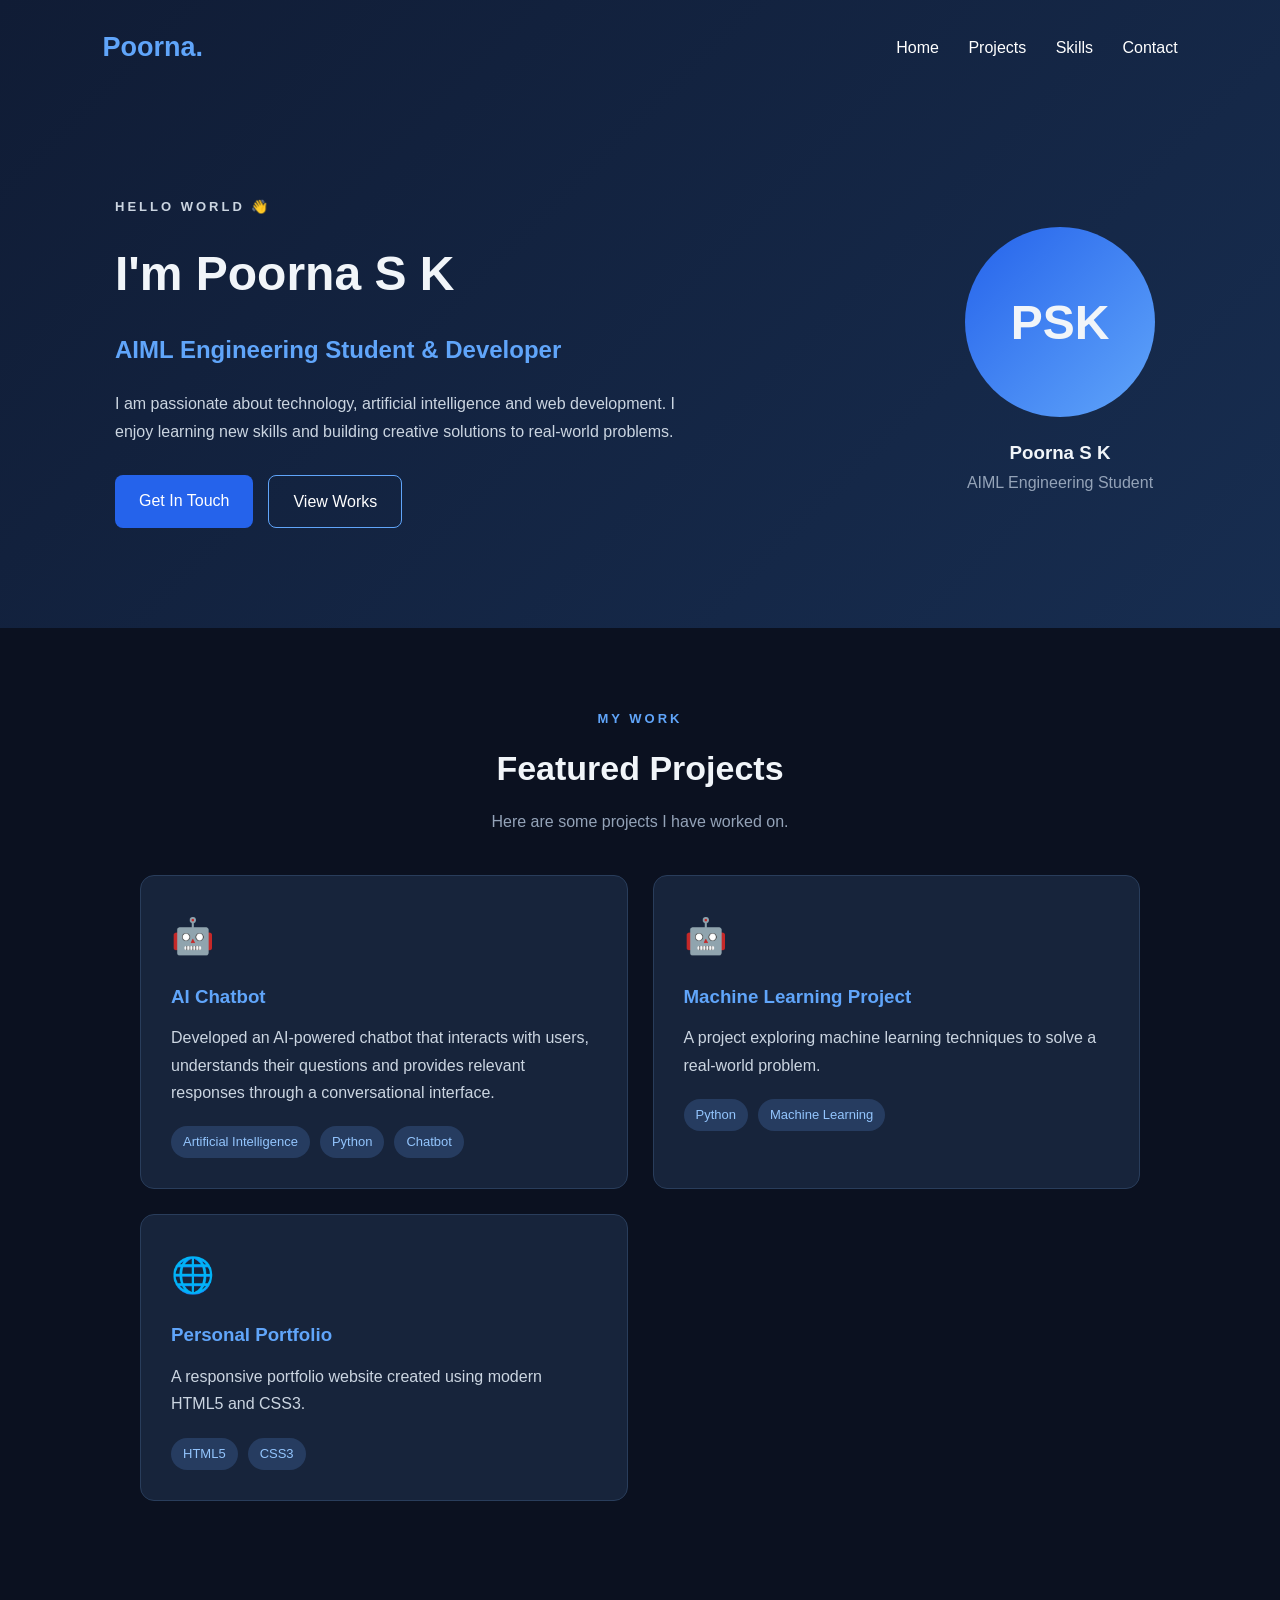
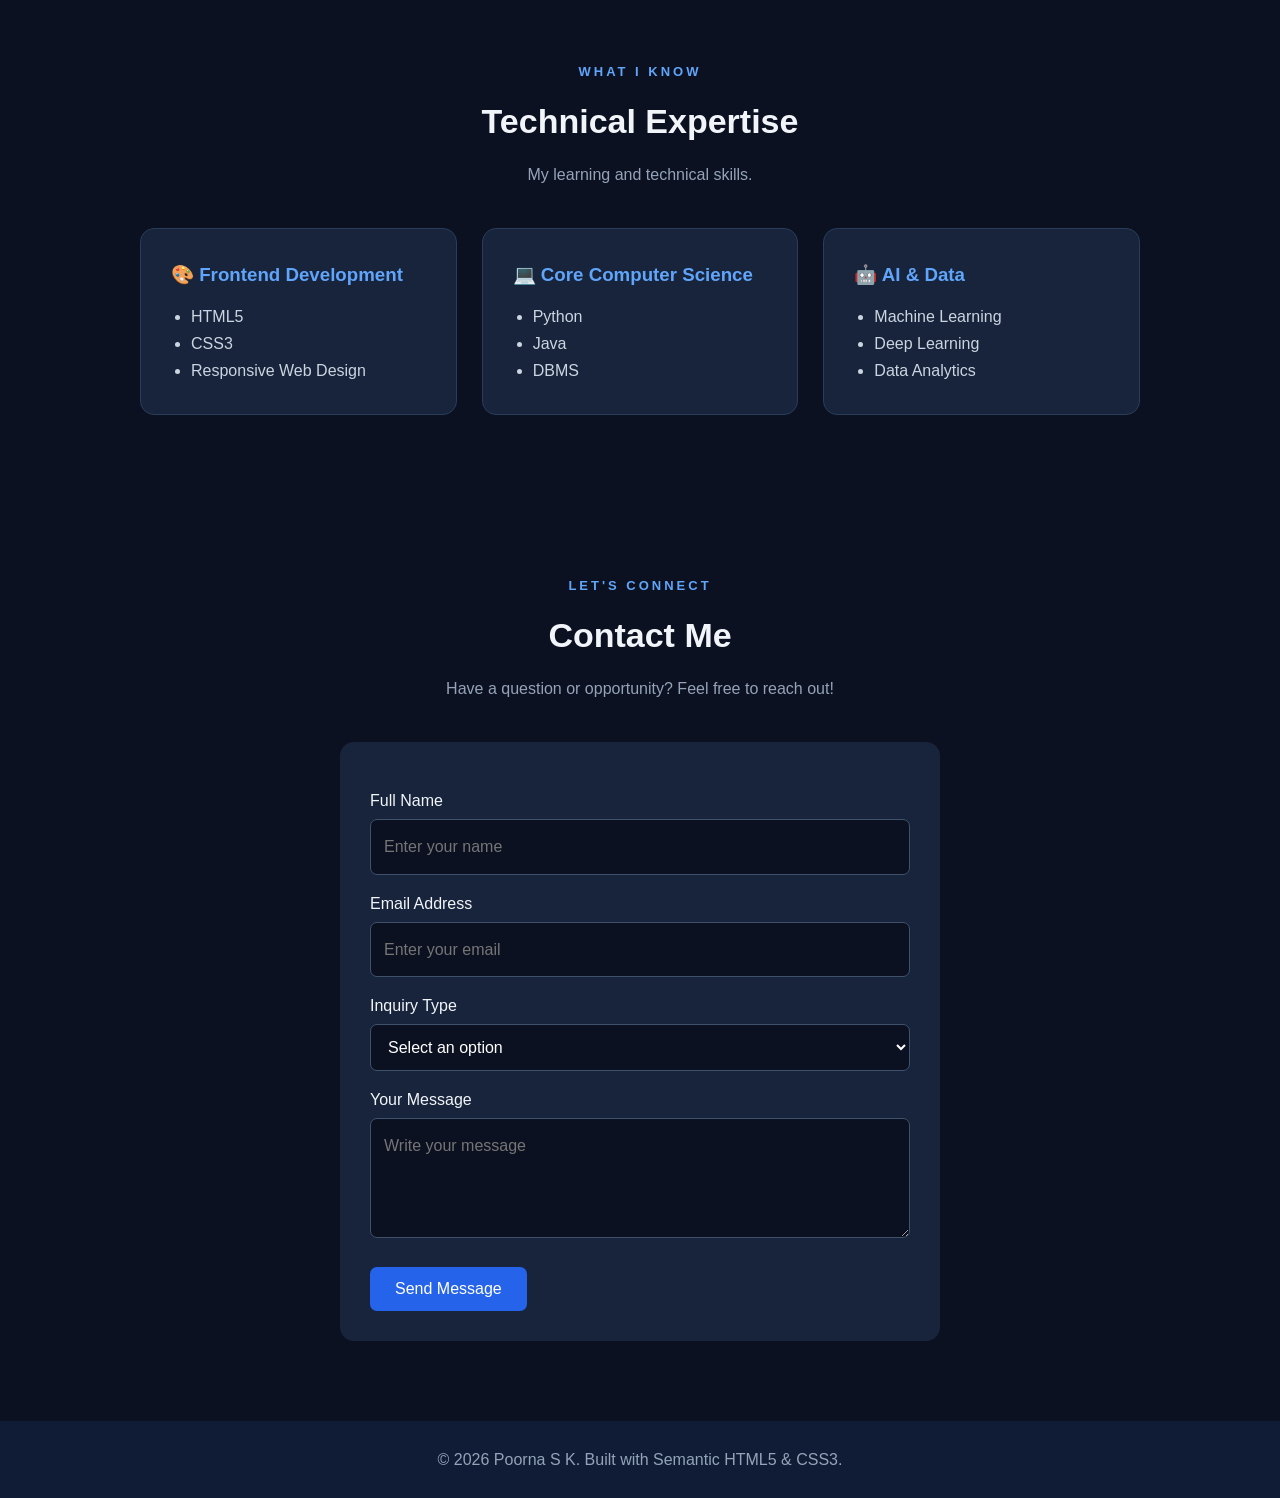
==== index.html @ 61be3583 "Initial portfolio upload" ====
<!DOCTYPE html>
<html lang="en">
<head>
    <meta charset="UTF-8">
    <meta name="viewport" content="width=device-width, initial-scale=1.0">
    <meta name="description" content="Poorna S K - AIML Engineering Student Portfolio">
    <title>Poorna S K | My Portfolio</title>
    <link rel="stylesheet" href="styles.css">
</head>

<body>

<header class="hero" id="home">
    <nav aria-label="Main navigation">
        <a href="#home" class="logo">Poorna.</a>
        <div class="nav-links">
            <a href="#home">Home</a>
            <a href="#projects">Projects</a>
            <a href="#skills">Skills</a>
            <a href="#contact">Contact</a>
        </div>
    </nav>

    <main>
        <section class="intro">
            <div class="intro-text">
                <p class="welcome">HELLO WORLD 👋</p>
                <h1>I'm Poorna S K</h1>
                <h2>AIML Engineering Student & Developer</h2>
                <p>
                    I am passionate about technology, artificial
                    intelligence and web development. I enjoy
                    learning new skills and building creative
                    solutions to real-world problems.
                </p>
                <div class="buttons">
                    <a href="#contact" class="btn">Get In Touch</a>
                    <a href="#projects" class="btn secondary">View Works</a>
                </div>
            </div>

            <div class="profile">
                <div class="profile-circle">PSK</div>
                <h3>Poorna S K</h3>
                <p>AIML Engineering Student</p>
            </div>
        </section>
    </main>
</header>

<section class="projects section" id="projects">
    <p class="small-heading">MY WORK</p>
    <h2>Featured Projects</h2>
    <p class="subtitle">Here are some projects I have worked on.</p>

    <div class="project-grid">

<article class="project-card">
    <div class="project-icon">🤖</div>
    <h3>AI Chatbot</h3>
    <p>
        Developed an AI-powered chatbot that interacts
        with users, understands their questions and
        provides relevant responses through a
        conversational interface.
    </p>
    <div class="tags">
        <span>Artificial Intelligence</span>
        <span>Python</span>
        <span>Chatbot</span>
    </div>
</article>

        <article class="project-card">
            <div class="project-icon">🤖</div>
            <h3>Machine Learning Project</h3>
            <p>A project exploring machine learning
            techniques to solve a real-world problem.</p>
            <div class="tags">
                <span>Python</span>
                <span>Machine Learning</span>
            </div>
        </article>

        <article class="project-card">
            <div class="project-icon">🌐</div>
            <h3>Personal Portfolio</h3>
            <p>A responsive portfolio website created
            using modern HTML5 and CSS3.</p>
            <div class="tags">
                <span>HTML5</span>
                <span>CSS3</span>
            </div>
        </article>
    </div>
</section>

<section class="skills section" id="skills">
    <p class="small-heading">WHAT I KNOW</p>
    <h2>Technical Expertise</h2>
    <p class="subtitle">My learning and technical skills.</p>

    <div class="skill-grid">
        <article class="skill-card">
            <h3>🎨 Frontend Development</h3>
            <ul>
                <li>HTML5</li>
                <li>CSS3</li>
                <li>Responsive Web Design</li>
            </ul>
        </article>

        <article class="skill-card">
            <h3>💻 Core Computer Science</h3>
            <ul>
                <li>Python</li>
                <li>Java</li>
                <li>DBMS</li>
            </ul>
        </article>

        <article class="skill-card">
            <h3>🤖 AI & Data</h3>
            <ul>
                <li>Machine Learning</li>
                <li>Deep Learning</li>
                <li>Data Analytics</li>
            </ul>
        </article>
    </div>
</section>

<section class="contact section" id="contact">
    <p class="small-heading">LET'S CONNECT</p>
    <h2>Contact Me</h2>
    <p class="subtitle">Have a question or opportunity? Feel free to reach out!</p>

    <form class="contact-form" action="#" method="get">
        <label for="name">Full Name</label>
        <input type="text" id="name" name="name"
        placeholder="Enter your name" required>

        <label for="email">Email Address</label>
        <input type="email" id="email" name="email"
        placeholder="Enter your email" required>

        <label for="inquiry">Inquiry Type</label>
        <select id="inquiry" name="inquiry">
            <option value="">Select an option</option>
            <option value="internship">Internship</option>
            <option value="project">Project Collaboration</option>
            <option value="other">Other</option>
        </select>

        <label for="message">Your Message</label>
        <textarea id="message" name="message"
        placeholder="Write your message" required></textarea>

        <button type="submit">Send Message</button>
    </form>
</section>

<footer>
    <p>© 2026 Poorna S K. Built with Semantic HTML5 & CSS3.</p>
</footer>

</body>
</html>
---- styles.css ----
* {
    margin: 0;
    padding: 0;
    box-sizing: border-box;
}

html {
    scroll-behavior: smooth;
}

body {
    font-family: Arial, sans-serif;
    background: #0b1120;
    color: #f1f5f9;
    line-height: 1.7;
}

/* Hero and navigation */
.hero {
    min-height: 620px;
    background: linear-gradient(135deg, #101c35, #172d50);
}

nav {
    display: flex;
    justify-content: space-between;
    align-items: center;
    padding: 25px 8%;
}

.logo {
    color: #60a5fa;
    font-size: 27px;
    font-weight: bold;
    text-decoration: none;
}

.nav-links a {
    color: white;
    text-decoration: none;
    margin-left: 25px;
}

.nav-links a:hover {
    color: #60a5fa;
}

/* Introduction */
.intro {
    display: flex;
    justify-content: space-between;
    align-items: center;
    gap: 50px;
    max-width: 1100px;
    margin: auto;
    padding: 100px 25px;
}

.intro-text {
    max-width: 600px;
}

.welcome, .small-heading {
    color: #60a5fa;
    letter-spacing: 3px;
    font-weight: bold;
    font-size: 13px;
}

.intro h1 {
    font-size: 48px;
    margin: 15px 0;
}

.intro h2 {
    color: #60a5fa;
    margin-bottom: 20px;
}

.intro p {
    color: #cbd5e1;
}

.buttons {
    margin-top: 30px;
    display: flex;
    gap: 15px;
    flex-wrap: wrap;
}

.btn {
    background: #2563eb;
    color: white;
    padding: 12px 24px;
    border-radius: 8px;
    text-decoration: none;
}

.secondary {
    background: transparent;
    border: 1px solid #60a5fa;
}

/* Profile */
.profile {
    text-align: center;
    min-width: 210px;
}

.profile-circle {
    width: 190px;
    height: 190px;
    border-radius: 50%;
    background: linear-gradient(135deg, #2563eb, #60a5fa);
    display: flex;
    align-items: center;
    justify-content: center;
    font-size: 48px;
    font-weight: bold;
    margin: auto auto 20px;
}

.profile p {
    color: #94a3b8;
}

/* Common sections */
.section {
    padding: 80px 8%;
    text-align: center;
}

.section h2 {
    font-size: 34px;
    margin: 10px 0;
}

.subtitle {
    color: #94a3b8;
    margin-bottom: 40px;
}

/* Projects and skills */
.project-grid, .skill-grid {
    display: grid;
    grid-template-columns: repeat(2, 1fr);
    gap: 25px;
    max-width: 1000px;
    margin: auto;
    text-align: left;
}

.project-card, .skill-card {
    background: #17243b;
    border: 1px solid #293d5b;
    padding: 30px;
    border-radius: 14px;
    transition: transform 0.3s;
}

.project-card:hover, .skill-card:hover {
    transform: translateY(-6px);
}

.project-icon {
    font-size: 35px;
    margin-bottom: 15px;
}

.project-card h3, .skill-card h3 {
    color: #60a5fa;
    margin-bottom: 12px;
}

.project-card p, .skill-card li {
    color: #cbd5e1;
}

.tags {
    display: flex;
    gap: 10px;
    margin-top: 20px;
    flex-wrap: wrap;
}

.tags span {
    background: #263c60;
    color: #93c5fd;
    padding: 5px 12px;
    border-radius: 20px;
    font-size: 13px;
}

.skill-grid {
    grid-template-columns: repeat(3, 1fr);
}

.skill-card ul {
    padding-left: 20px;
}

/* Contact form */
.contact-form {
    max-width: 600px;
    margin: auto;
    background: #17243b;
    padding: 30px;
    border-radius: 14px;
    text-align: left;
}

.contact-form label {
    display: block;
    margin: 15px 0 5px;
}

.contact-form input,
.contact-form select,
.contact-form textarea {
    width: 100%;
    padding: 13px;
    background: #0b1120;
    color: white;
    border: 1px solid #40516c;
    border-radius: 7px;
    font: inherit;
}

.contact-form textarea {
    min-height: 120px;
    resize: vertical;
}

.contact-form button {
    margin-top: 20px;
    background: #2563eb;
    color: white;
    border: none;
    padding: 13px 25px;
    border-radius: 7px;
    cursor: pointer;
    font-size: 16px;
}

.contact-form button:hover {
    background: #1d4ed8;
}

a:focus-visible,
button:focus-visible,
input:focus-visible,
select:focus-visible,
textarea:focus-visible {
    outline: 3px solid #93c5fd;
    outline-offset: 3px;
}

/* Footer */
footer {
    background: #101c35;
    text-align: center;
    padding: 25px;
    color: #94a3b8;
}

/* Mobile responsive */
@media (max-width: 768px) {
    nav {
        flex-direction: column;
        gap: 20px;
    }

    .nav-links a {
        margin: 0 8px;
    }

    .intro {
        flex-direction: column;
        text-align: center;
        padding: 65px 20px;
    }

    .intro h1 {
        font-size: 35px;
    }

    .buttons {
        justify-content: center;
    }

    .project-grid, .skill-grid {
        grid-template-columns: 1fr;
    }

    .section {
        padding: 55px 20px;
    }
}
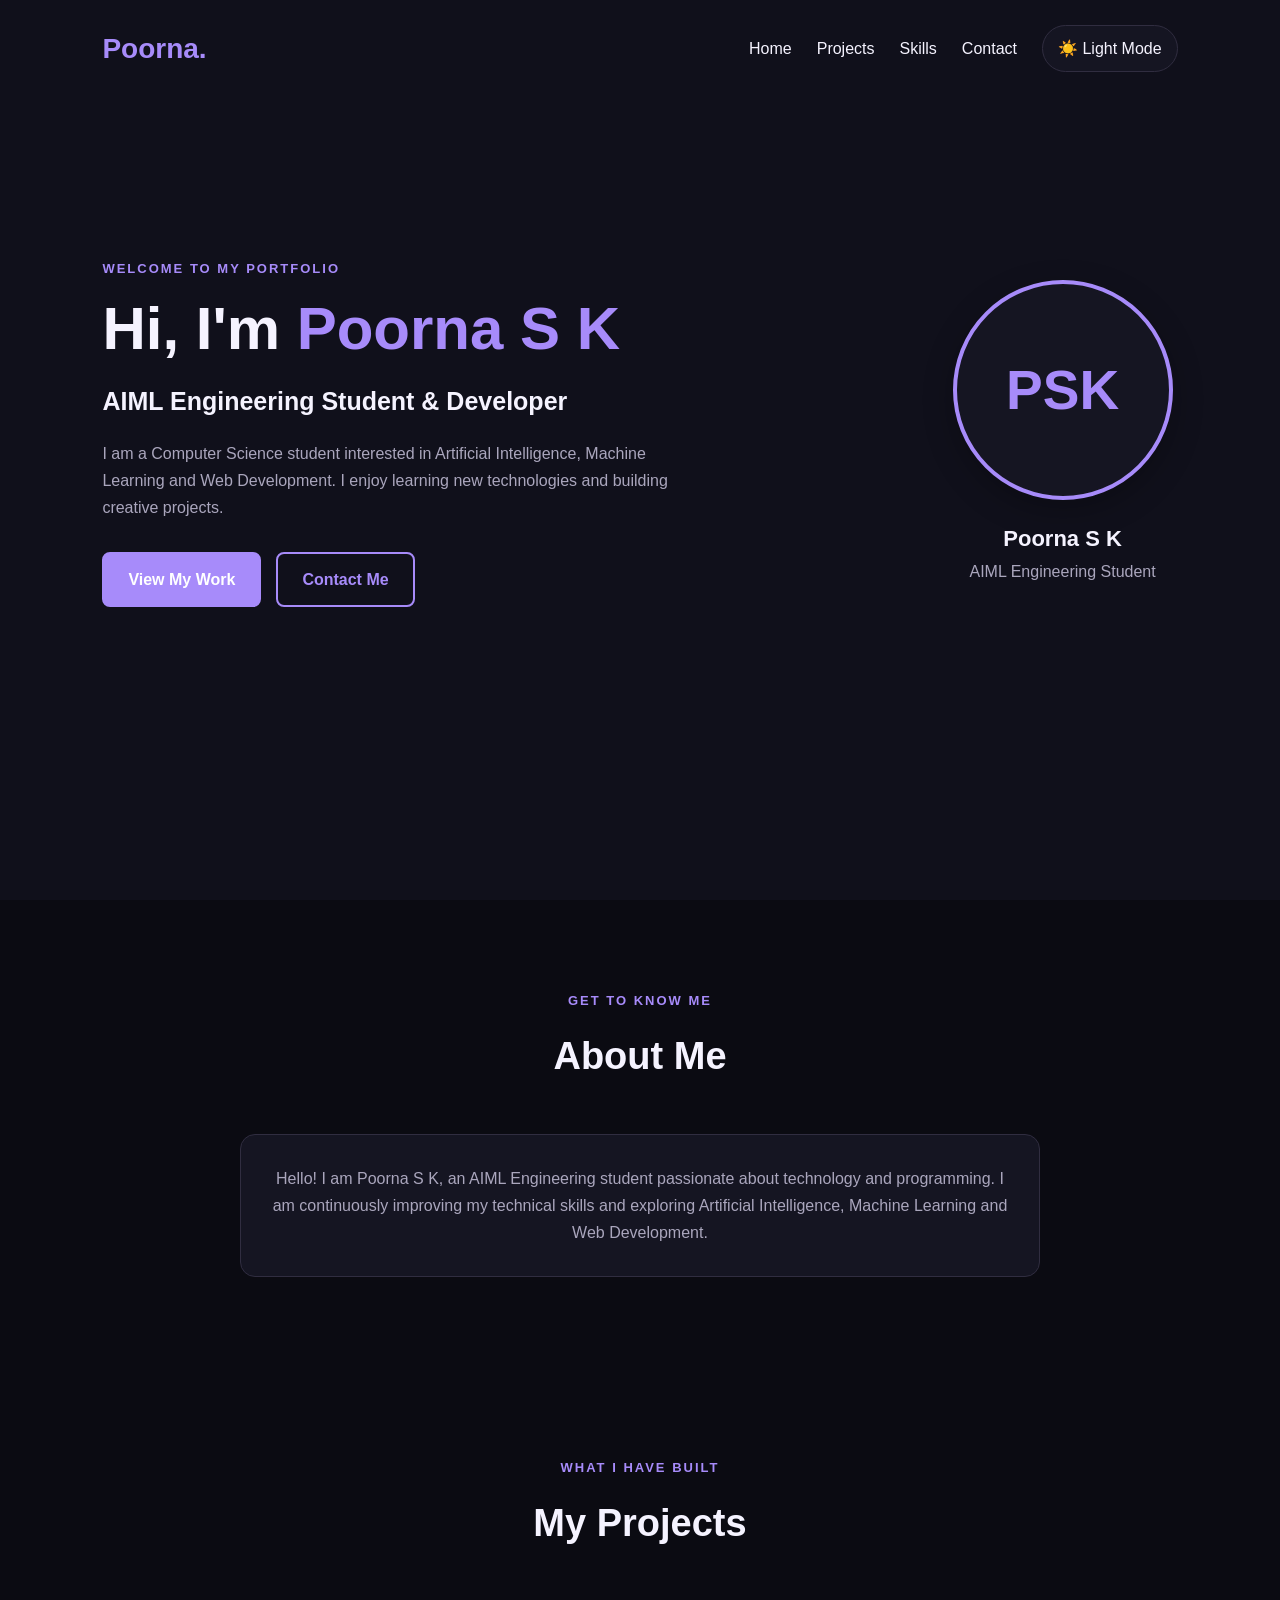
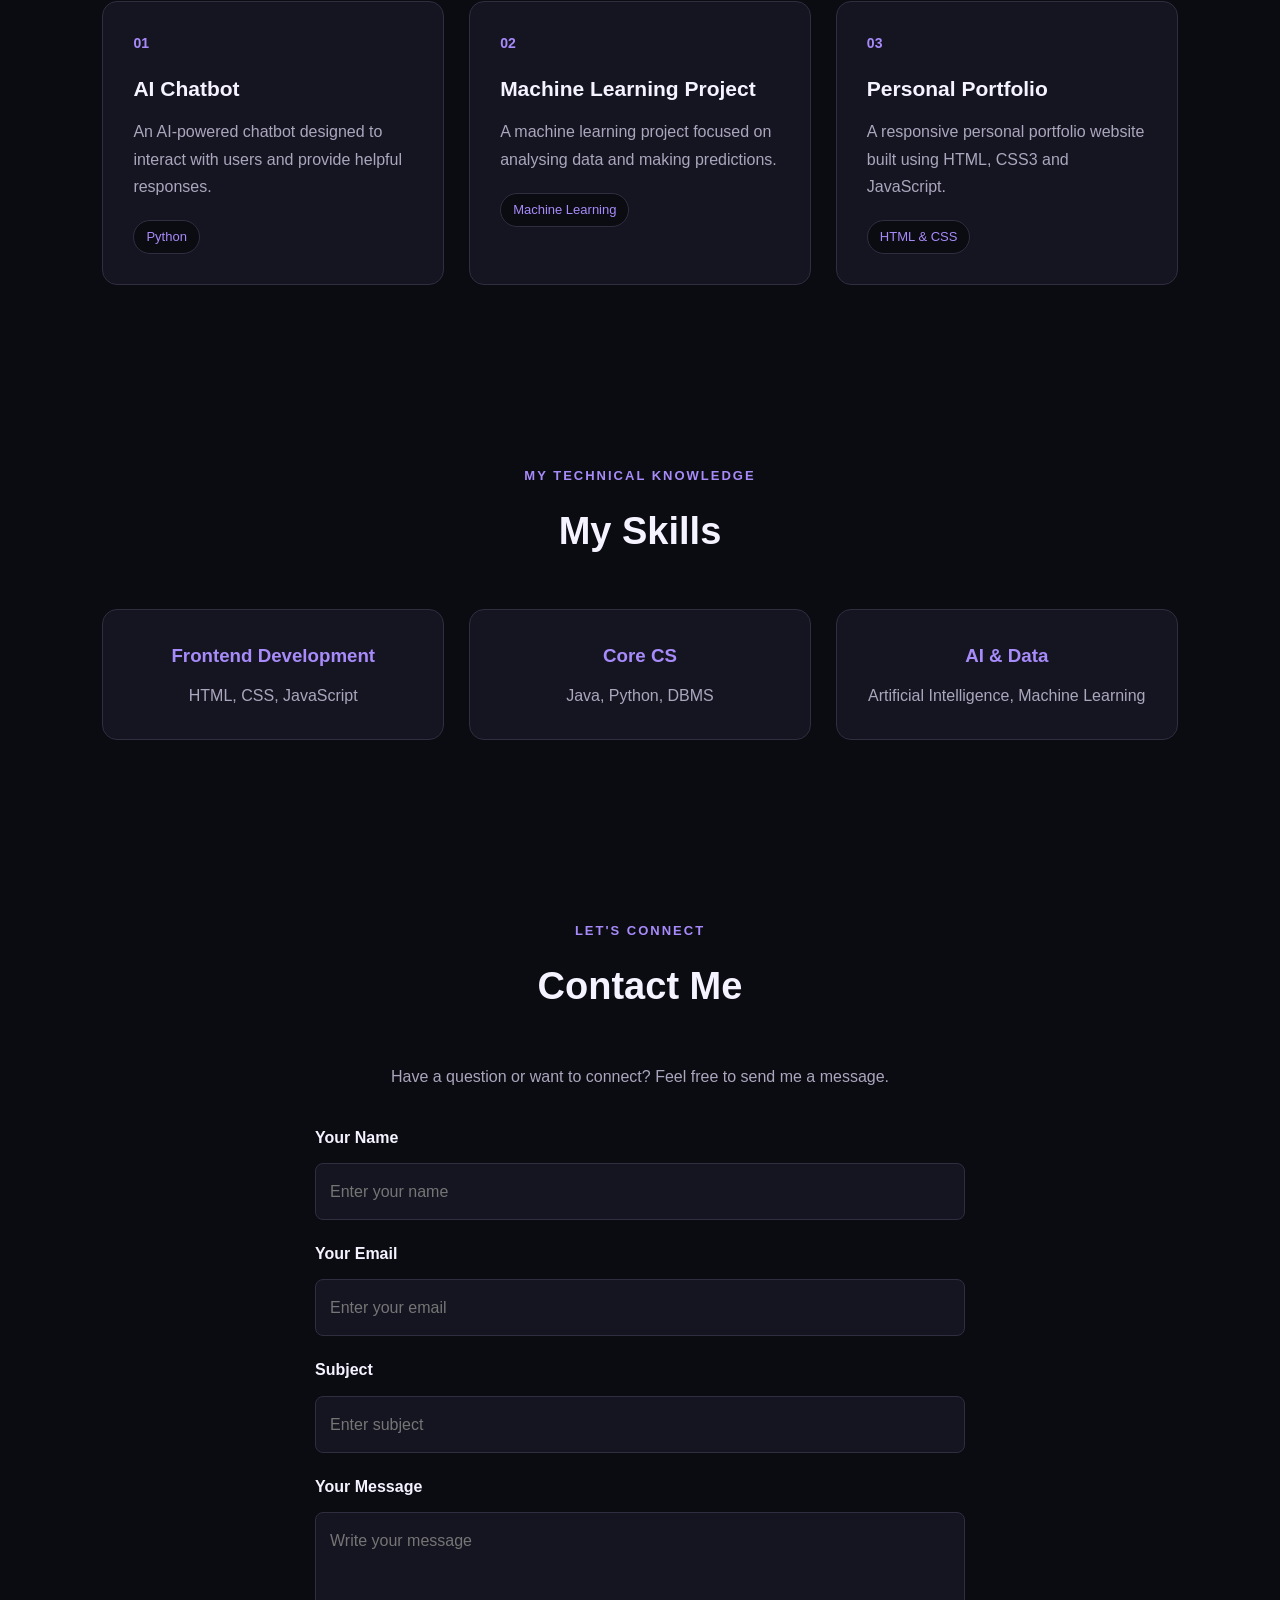
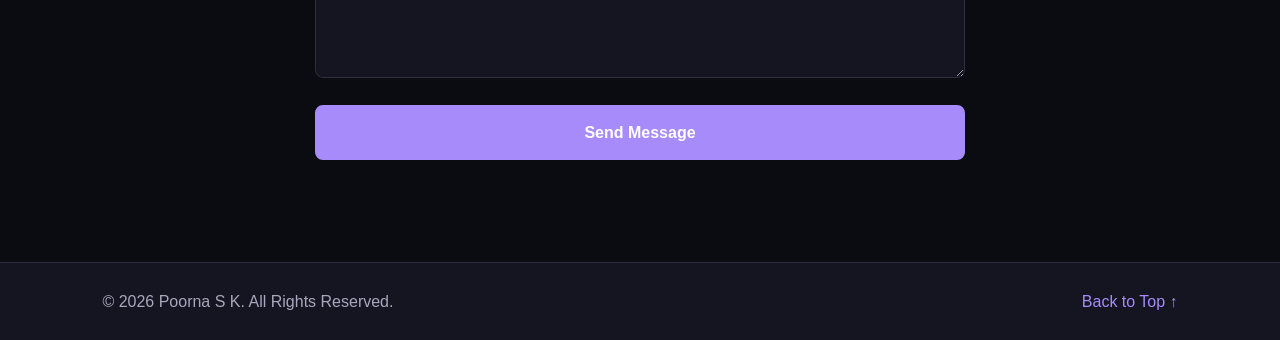
==== commit f3e87b5a: "Add responsive design for all devices" ====
--- a/index.html
+++ b/index.html
@@ -5,38 +5,51 @@
     <meta charset="UTF-8">
     <meta name="viewport" content="width=device-width, initial-scale=1.0">
     <meta name="description" content="Poorna S K - AIML Engineering Student Portfolio">
-    <title>Poorna S K | My Portfolio</title>
+    <title>Poorna S K | Portfolio</title>
     <link rel="stylesheet" href="styles.css">
+    <script src="script.js" defer></script>
 </head>
 
 <body>
 
-<header class="hero" id="home">
-    <nav aria-label="Main navigation">
-        <a href="#home" class="logo">Poorna.</a>
-        <div class="nav-links">
-            <a href="#home">Home</a>
-            <a href="#projects">Projects</a>
-            <a href="#skills">Skills</a>
-            <a href="#contact">Contact</a>
-        </div>
-    </nav>
-
-    <main>
+    <!-- Navigation -->
+    <header class="hero" id="home">
+        <nav class="navbar">
+            <a href="#home" class="logo">Poorna.</a>
+
+            <div class="nav-actions">
+                <div class="nav-links">
+                    <a href="#home">Home</a>
+                    <a href="#projects">Projects</a>
+                    <a href="#skills">Skills</a>
+                    <a href="#contact">Contact</a>
+                </div>
+
+                <button type="button" class="theme-toggle" id="themeToggle"
+                    aria-label="Switch to light theme" aria-pressed="false">
+                    ☀️ Light Mode
+                </button>
+            </div>
+        </nav>
+
+        <!-- Introduction -->
         <section class="intro">
-            <div class="intro-text">
-                <p class="welcome">HELLO WORLD 👋</p>
-                <h1>I'm Poorna S K</h1>
+            <div class="intro-content">
+                <p class="welcome">WELCOME TO MY PORTFOLIO</p>
+
+                <h1>Hi, I'm <span>Poorna S K</span></h1>
+
                 <h2>AIML Engineering Student & Developer</h2>
+
                 <p>
-                    I am passionate about technology, artificial
-                    intelligence and web development. I enjoy
-                    learning new skills and building creative
-                    solutions to real-world problems.
+                    I am a Computer Science student interested in Artificial
+                    Intelligence, Machine Learning and Web Development.
+                    I enjoy learning new technologies and building creative projects.
                 </p>
-                <div class="buttons">
-                    <a href="#contact" class="btn">Get In Touch</a>
-                    <a href="#projects" class="btn secondary">View Works</a>
+
+                <div class="intro-buttons">
+                    <a href="#projects" class="btn primary-btn">View My Work</a>
+                    <a href="#contact" class="btn secondary-btn">Contact Me</a>
                 </div>
             </div>
 
@@ -46,124 +59,149 @@
                 <p>AIML Engineering Student</p>
             </div>
         </section>
+    </header>
+
+    <main>
+
+        <!-- About Section -->
+        <section class="section" id="about">
+            <div class="section-heading">
+                <p class="section-label">GET TO KNOW ME</p>
+                <h2>About Me</h2>
+            </div>
+
+            <div class="about-content">
+                <p>
+                    Hello! I am Poorna S K, an AIML Engineering student
+                    passionate about technology and programming.
+                    I am continuously improving my technical skills
+                    and exploring Artificial Intelligence, Machine Learning
+                    and Web Development.
+                </p>
+            </div>
+        </section>
+
+        <!-- Projects Section -->
+        <section class="section" id="projects">
+            <div class="section-heading">
+                <p class="section-label">WHAT I HAVE BUILT</p>
+                <h2>My Projects</h2>
+            </div>
+
+            <div class="project-grid">
+
+                <article class="project-card">
+                    <div class="card-number">01</div>
+                    <h3>AI Chatbot</h3>
+                    <p>
+                        An AI-powered chatbot designed to interact with
+                        users and provide helpful responses.
+                    </p>
+                    <span class="project-tag">Python</span>
+                </article>
+
+                <article class="project-card">
+                    <div class="card-number">02</div>
+                    <h3>Machine Learning Project</h3>
+                    <p>
+                        A machine learning project focused on analysing
+                        data and making predictions.
+                    </p>
+                    <span class="project-tag">Machine Learning</span>
+                </article>
+
+                <article class="project-card">
+                    <div class="card-number">03</div>
+                    <h3>Personal Portfolio</h3>
+                    <p>
+                        A responsive personal portfolio website built
+                        using HTML, CSS3 and JavaScript.
+                    </p>
+                    <span class="project-tag">HTML & CSS</span>
+                </article>
+
+            </div>
+        </section>
+
+        <!-- Skills Section -->
+        <section class="section" id="skills">
+            <div class="section-heading">
+                <p class="section-label">MY TECHNICAL KNOWLEDGE</p>
+                <h2>My Skills</h2>
+            </div>
+
+            <div class="skill-grid">
+
+                <div class="skill-card">
+                    <h3>Frontend Development</h3>
+                    <p>HTML, CSS, JavaScript</p>
+                </div>
+
+                <div class="skill-card">
+                    <h3>Core CS</h3>
+                    <p>Java, Python, DBMS</p>
+                </div>
+
+                <div class="skill-card">
+                    <h3>AI & Data</h3>
+                    <p>Artificial Intelligence, Machine Learning</p>
+                </div>
+
+            </div>
+        </section>
+
+        <!-- Contact Section -->
+        <section class="section" id="contact">
+            <div class="section-heading">
+                <p class="section-label">LET'S CONNECT</p>
+                <h2>Contact Me</h2>
+            </div>
+
+            <div class="contact-container">
+                <p>
+                    Have a question or want to connect?
+                    Feel free to send me a message.
+                </p>
+
+                <form class="contact-form" data-contact-form>
+
+                    <label for="name">Your Name</label>
+                    <input type="text" id="name" name="name"
+                        placeholder="Enter your name" required>
+
+                    <label for="email">Your Email</label>
+                    <input type="email" id="email" name="email"
+                        placeholder="Enter your email" required>
+
+                    <label for="subject">Subject</label>
+                    <input type="text" id="subject" name="subject"
+                        placeholder="Enter subject">
+
+                    <label for="message">Your Message</label>
+                    <textarea id="message" name="message"
+                        rows="5" placeholder="Write your message"
+                        required></textarea>
+
+                    <button type="submit" class="btn primary-btn">
+                        Send Message
+                    </button>
+
+                    <p data-form-status aria-live="polite"></p>
+
+                </form>
+            </div>
+        </section>
+
     </main>
-</header>
-
-<section class="projects section" id="projects">
-    <p class="small-heading">MY WORK</p>
-    <h2>Featured Projects</h2>
-    <p class="subtitle">Here are some projects I have worked on.</p>
-
-    <div class="project-grid">
-
-<article class="project-card">
-    <div class="project-icon">🤖</div>
-    <h3>AI Chatbot</h3>
-    <p>
-        Developed an AI-powered chatbot that interacts
-        with users, understands their questions and
-        provides relevant responses through a
-        conversational interface.
-    </p>
-    <div class="tags">
-        <span>Artificial Intelligence</span>
-        <span>Python</span>
-        <span>Chatbot</span>
-    </div>
-</article>
-
-        <article class="project-card">
-            <div class="project-icon">🤖</div>
-            <h3>Machine Learning Project</h3>
-            <p>A project exploring machine learning
-            techniques to solve a real-world problem.</p>
-            <div class="tags">
-                <span>Python</span>
-                <span>Machine Learning</span>
-            </div>
-        </article>
-
-        <article class="project-card">
-            <div class="project-icon">🌐</div>
-            <h3>Personal Portfolio</h3>
-            <p>A responsive portfolio website created
-            using modern HTML5 and CSS3.</p>
-            <div class="tags">
-                <span>HTML5</span>
-                <span>CSS3</span>
-            </div>
-        </article>
-    </div>
-</section>
-
-<section class="skills section" id="skills">
-    <p class="small-heading">WHAT I KNOW</p>
-    <h2>Technical Expertise</h2>
-    <p class="subtitle">My learning and technical skills.</p>
-
-    <div class="skill-grid">
-        <article class="skill-card">
-            <h3>🎨 Frontend Development</h3>
-            <ul>
-                <li>HTML5</li>
-                <li>CSS3</li>
-                <li>Responsive Web Design</li>
-            </ul>
-        </article>
-
-        <article class="skill-card">
-            <h3>💻 Core Computer Science</h3>
-            <ul>
-                <li>Python</li>
-                <li>Java</li>
-                <li>DBMS</li>
-            </ul>
-        </article>
-
-        <article class="skill-card">
-            <h3>🤖 AI & Data</h3>
-            <ul>
-                <li>Machine Learning</li>
-                <li>Deep Learning</li>
-                <li>Data Analytics</li>
-            </ul>
-        </article>
-    </div>
-</section>
-
-<section class="contact section" id="contact">
-    <p class="small-heading">LET'S CONNECT</p>
-    <h2>Contact Me</h2>
-    <p class="subtitle">Have a question or opportunity? Feel free to reach out!</p>
-
-    <form class="contact-form" action="#" method="get">
-        <label for="name">Full Name</label>
-        <input type="text" id="name" name="name"
-        placeholder="Enter your name" required>
-
-        <label for="email">Email Address</label>
-        <input type="email" id="email" name="email"
-        placeholder="Enter your email" required>
-
-        <label for="inquiry">Inquiry Type</label>
-        <select id="inquiry" name="inquiry">
-            <option value="">Select an option</option>
-            <option value="internship">Internship</option>
-            <option value="project">Project Collaboration</option>
-            <option value="other">Other</option>
-        </select>
-
-        <label for="message">Your Message</label>
-        <textarea id="message" name="message"
-        placeholder="Write your message" required></textarea>
-
-        <button type="submit">Send Message</button>
-    </form>
-</section>
-
-<footer>
-    <p>© 2026 Poorna S K. Built with Semantic HTML5 & CSS3.</p>
-</footer>
+
+    <!-- Footer -->
+    <footer class="footer">
+        <p>
+            © <span data-year>2026</span> Poorna S K.
+            All Rights Reserved.
+        </p>
+        <a href="#home">Back to Top ↑</a>
+    </footer>
 
 </body>
 </html>
--- a/styles.css
+++ b/styles.css
@@ -1,3 +1,37 @@
+
+/* ==============================
+   1. CSS VARIABLES
+============================== */
+
+:root {
+    --primary: #a78bfa;
+    --primary-hover: #8b5cf6;
+    --background: #0b0b12;
+    --surface: #151522;
+    --hero-background: #10101b;
+    --text: #f5f3ff;
+    --muted: #aaa6bd;
+    --border: #302d40;
+    --shadow: rgba(0, 0, 0, 0.25);
+}
+
+/* Light Theme */
+
+body.light-theme {
+    --primary: #7651d6;
+    --primary-hover: #6040bd;
+    --background: #f7f6fc;
+    --surface: #ffffff;
+    --hero-background: #eeebfa;
+    --text: #242033;
+    --muted: #666174;
+    --border: #ded9eb;
+    --shadow: rgba(50, 40, 80, 0.1);
+}
+
+/* ==============================
+   2. GLOBAL STYLES
+============================== */
 
 * {
     margin: 0;
@@ -7,293 +41,856 @@
 
 html {
     scroll-behavior: smooth;
+    scroll-padding-top: 30px;
 }
 
 body {
-    font-family: Arial, sans-serif;
-    background: #0b1120;
-    color: #f1f5f9;
+    font-family: Arial, Helvetica, sans-serif;
+    background: var(--background);
+    color: var(--text);
     line-height: 1.7;
-}
-
-/* Hero and navigation */
+    transition: background 0.3s ease, color 0.3s ease;
+}
+
+a {
+    text-decoration: none;
+    color: inherit;
+}
+
+button,
+input,
+textarea {
+    font: inherit;
+}
+
+/* ==============================
+   3. HERO AND NAVIGATION
+============================== */
+
 .hero {
-    min-height: 620px;
-    background: linear-gradient(135deg, #101c35, #172d50);
-}
-
-nav {
+    background: var(--hero-background);
+    min-height: 100vh;
+    padding: 25px 8%;
+}
+
+.navbar {
     display: flex;
     justify-content: space-between;
     align-items: center;
-    padding: 25px 8%;
+    gap: 25px;
+    flex-wrap: wrap;
 }
 
 .logo {
-    color: #60a5fa;
-    font-size: 27px;
+    font-size: 28px;
     font-weight: bold;
-    text-decoration: none;
+    color: var(--primary);
+}
+
+.nav-actions {
+    display: flex;
+    align-items: center;
+    gap: 25px;
+}
+
+.nav-links {
+    display: flex;
+    align-items: center;
+    gap: 25px;
 }
 
 .nav-links a {
+    color: var(--text);
+    transition: color 0.3s ease;
+}
+
+.nav-links a:hover {
+    color: var(--primary);
+}
+
+/* Theme Button */
+
+.theme-toggle {
+    background: var(--surface);
+    color: var(--text);
+    border: 1px solid var(--border);
+    padding: 9px 15px;
+    border-radius: 25px;
+    cursor: pointer;
+    transition: all 0.3s ease;
+}
+
+.theme-toggle:hover {
+    background: var(--primary);
     color: white;
-    text-decoration: none;
-    margin-left: 25px;
-}
-
-.nav-links a:hover {
-    color: #60a5fa;
-}
-
-/* Introduction */
+    transform: translateY(-2px);
+}
+
+/* ==============================
+   4. INTRODUCTION SECTION
+============================== */
+
 .intro {
     display: flex;
     justify-content: space-between;
     align-items: center;
     gap: 50px;
-    max-width: 1100px;
-    margin: auto;
-    padding: 100px 25px;
-}
-
-.intro-text {
+    min-height: 80vh;
+    padding: 60px 0;
+}
+
+.intro-content {
+    max-width: 650px;
+}
+
+.welcome,
+.section-label {
+    color: var(--primary);
+    font-size: 13px;
+    font-weight: bold;
+    letter-spacing: 2px;
+    margin-bottom: 12px;
+}
+
+.intro h1 {
+    font-size: clamp(36px, 5vw, 60px);
+    line-height: 1.2;
+    margin-bottom: 15px;
+}
+
+.intro h1 span {
+    color: var(--primary);
+}
+
+.intro h2 {
+    font-size: clamp(19px, 2.5vw, 25px);
+    margin-bottom: 18px;
+}
+
+.intro-content > p:not(.welcome) {
+    color: var(--muted);
     max-width: 600px;
 }
 
-.welcome, .small-heading {
-    color: #60a5fa;
-    letter-spacing: 3px;
-    font-weight: bold;
-    font-size: 13px;
-}
-
-.intro h1 {
-    font-size: 48px;
-    margin: 15px 0;
-}
-
-.intro h2 {
-    color: #60a5fa;
-    margin-bottom: 20px;
-}
-
-.intro p {
-    color: #cbd5e1;
-}
-
-.buttons {
-    margin-top: 30px;
+.intro-buttons {
     display: flex;
     gap: 15px;
     flex-wrap: wrap;
-}
+    margin-top: 30px;
+}
+
+/* ==============================
+   5. BUTTONS
+============================== */
 
 .btn {
-    background: #2563eb;
-    color: white;
+    display: inline-block;
     padding: 12px 24px;
     border-radius: 8px;
-    text-decoration: none;
-}
-
-.secondary {
+    font-weight: bold;
+    border: 2px solid var(--primary);
+    cursor: pointer;
+    text-align: center;
+    transition: all 0.3s ease;
+}
+
+.primary-btn {
+    background: var(--primary);
+    color: #ffffff;
+}
+
+.primary-btn:hover {
+    background: var(--primary-hover);
+    border-color: var(--primary-hover);
+    transform: translateY(-3px);
+    box-shadow: 0 8px 20px var(--shadow);
+}
+
+.secondary-btn {
+    color: var(--primary);
     background: transparent;
-    border: 1px solid #60a5fa;
-}
-
-/* Profile */
+}
+
+.secondary-btn:hover {
+    background: var(--primary);
+    color: #ffffff;
+    transform: translateY(-3px);
+}
+
+/* ==============================
+   6. PROFILE
+============================== */
+
 .profile {
     text-align: center;
-    min-width: 210px;
+    min-width: 230px;
 }
 
 .profile-circle {
-    width: 190px;
-    height: 190px;
+    width: 220px;
+    height: 220px;
     border-radius: 50%;
-    background: linear-gradient(135deg, #2563eb, #60a5fa);
+    background: var(--surface);
+    border: 4px solid var(--primary);
     display: flex;
+    justify-content: center;
     align-items: center;
-    justify-content: center;
-    font-size: 48px;
+    margin: 0 auto 20px;
+    font-size: 55px;
     font-weight: bold;
-    margin: auto auto 20px;
+    color: var(--primary);
+    box-shadow: 0 10px 30px var(--shadow);
+    transition: transform 0.3s ease;
+}
+
+.profile-circle:hover {
+    transform: scale(1.05);
+}
+
+.profile h3 {
+    font-size: 22px;
 }
 
 .profile p {
-    color: #94a3b8;
-}
-
-/* Common sections */
+    color: var(--muted);
+}
+
+/* ==============================
+   7. COMMON SECTIONS
+============================== */
+
 .section {
-    padding: 80px 8%;
+    padding: 90px 8%;
+}
+
+.section-heading {
     text-align: center;
-}
-
-.section h2 {
-    font-size: 34px;
-    margin: 10px 0;
-}
-
-.subtitle {
-    color: #94a3b8;
-    margin-bottom: 40px;
-}
-
-/* Projects and skills */
-.project-grid, .skill-grid {
+    margin-bottom: 45px;
+}
+
+.section-heading h2 {
+    font-size: clamp(28px, 4vw, 38px);
+}
+
+.about-content {
+    max-width: 800px;
+    margin: auto;
+    text-align: center;
+    color: var(--muted);
+    background: var(--surface);
+    padding: 30px;
+    border-radius: 15px;
+    border: 1px solid var(--border);
+}
+
+/* ==============================
+   8. CSS GRID - PROJECTS
+============================== */
+
+.project-grid {
     display: grid;
-    grid-template-columns: repeat(2, 1fr);
+    grid-template-columns: repeat(
+        auto-fit,
+        minmax(min(100%, 260px), 1fr)
+    );
     gap: 25px;
-    max-width: 1000px;
-    margin: auto;
-    text-align: left;
-}
-
-.project-card, .skill-card {
-    background: #17243b;
-    border: 1px solid #293d5b;
+}
+
+.project-card {
+    background: var(--surface);
     padding: 30px;
-    border-radius: 14px;
-    transition: transform 0.3s;
-}
-
-.project-card:hover, .skill-card:hover {
-    transform: translateY(-6px);
-}
-
-.project-icon {
-    font-size: 35px;
+    border-radius: 15px;
+    border: 1px solid var(--border);
+    transition: transform 0.3s ease, box-shadow 0.3s ease;
+}
+
+.project-card:hover {
+    transform: translateY(-8px);
+    box-shadow: 0 12px 30px var(--shadow);
+}
+
+.card-number {
+    color: var(--primary);
+    font-size: 14px;
+    font-weight: bold;
     margin-bottom: 15px;
 }
 
-.project-card h3, .skill-card h3 {
-    color: #60a5fa;
+.project-card h3 {
     margin-bottom: 12px;
-}
-
-.project-card p, .skill-card li {
-    color: #cbd5e1;
-}
-
-.tags {
-    display: flex;
-    gap: 10px;
-    margin-top: 20px;
-    flex-wrap: wrap;
-}
-
-.tags span {
-    background: #263c60;
-    color: #93c5fd;
+    font-size: 21px;
+}
+
+.project-card p {
+    color: var(--muted);
+    margin-bottom: 20px;
+}
+
+.project-tag {
+    display: inline-block;
+    color: var(--primary);
+    background: var(--background);
+    border: 1px solid var(--border);
     padding: 5px 12px;
     border-radius: 20px;
     font-size: 13px;
 }
 
+/* ==============================
+   9. CSS GRID - SKILLS
+============================== */
+
 .skill-grid {
-    grid-template-columns: repeat(3, 1fr);
-}
-
-.skill-card ul {
-    padding-left: 20px;
-}
-
-/* Contact form */
+    display: grid;
+    grid-template-columns: repeat(
+        auto-fit,
+        minmax(min(100%, 220px), 1fr)
+    );
+    gap: 25px;
+}
+
+.skill-card {
+    background: var(--surface);
+    padding: 30px 20px;
+    text-align: center;
+    border: 1px solid var(--border);
+    border-radius: 15px;
+    transition: all 0.3s ease;
+}
+
+.skill-card:hover {
+    transform: translateY(-6px);
+    border-color: var(--primary);
+    box-shadow: 0 10px 25px var(--shadow);
+}
+
+.skill-card h3 {
+    color: var(--primary);
+    margin-bottom: 10px;
+}
+
+.skill-card p {
+    color: var(--muted);
+}
+
+/* ==============================
+   10. CONTACT FORM
+============================== */
+
+.contact-container {
+    max-width: 650px;
+    margin: auto;
+    text-align: center;
+}
+
+.contact-container > p {
+    color: var(--muted);
+    margin-bottom: 25px;
+}
+
 .contact-form {
-    max-width: 600px;
-    margin: auto;
-    background: #17243b;
-    padding: 30px;
-    border-radius: 14px;
+    display: flex;
+    flex-direction: column;
+    gap: 12px;
     text-align: left;
 }
 
 .contact-form label {
-    display: block;
-    margin: 15px 0 5px;
+    font-weight: bold;
+    margin-top: 8px;
 }
 
 .contact-form input,
-.contact-form select,
 .contact-form textarea {
     width: 100%;
-    padding: 13px;
-    background: #0b1120;
-    color: white;
-    border: 1px solid #40516c;
-    border-radius: 7px;
-    font: inherit;
+    padding: 14px;
+    background: var(--surface);
+    color: var(--text);
+    border: 1px solid var(--border);
+    border-radius: 8px;
+    outline: none;
+    transition: border-color 0.3s ease;
+}
+
+.contact-form input:focus,
+.contact-form textarea:focus {
+    border-color: var(--primary);
 }
 
 .contact-form textarea {
-    min-height: 120px;
     resize: vertical;
 }
 
 .contact-form button {
-    margin-top: 20px;
-    background: #2563eb;
-    color: white;
-    border: none;
-    padding: 13px 25px;
-    border-radius: 7px;
-    cursor: pointer;
-    font-size: 16px;
-}
-
-.contact-form button:hover {
-    background: #1d4ed8;
-}
-
-a:focus-visible,
-button:focus-visible,
-input:focus-visible,
-select:focus-visible,
-textarea:focus-visible {
-    outline: 3px solid #93c5fd;
-    outline-offset: 3px;
-}
-
-/* Footer */
-footer {
-    background: #101c35;
-    text-align: center;
-    padding: 25px;
-    color: #94a3b8;
-}
-
-/* Mobile responsive */
+    margin-top: 15px;
+}
+
+[data-form-status] {
+    color: var(--primary);
+    overflow-wrap: anywhere;
+}
+
+[data-form-status] a {
+    text-decoration: underline;
+}
+
+/* ==============================
+   11. FOOTER
+============================== */
+
+.footer {
+    padding: 25px 8%;
+    background: var(--surface);
+    border-top: 1px solid var(--border);
+    display: flex;
+    justify-content: space-between;
+    align-items: center;
+    gap: 15px;
+    flex-wrap: wrap;
+}
+
+.footer p {
+    color: var(--muted);
+}
+
+.footer a {
+    color: var(--primary);
+}
+
+.footer a:hover {
+    text-decoration: underline;
+}
+
+/* ==============================
+   12. RESPONSIVE DESIGN
+   TABLET
+============================== */
+
 @media (max-width: 768px) {
-    nav {
+
+    .hero {
+        padding: 20px 5%;
+    }
+
+    .navbar {
         flex-direction: column;
-        gap: 20px;
-    }
-
-    .nav-links a {
-        margin: 0 8px;
+        gap: 18px;
+    }
+
+    .nav-actions {
+        flex-direction: column;
+        gap: 15px;
+    }
+
+    .nav-links {
+        justify-content: center;
+        flex-wrap: wrap;
+        gap: 15px;
     }
 
     .intro {
         flex-direction: column;
         text-align: center;
-        padding: 65px 20px;
+        padding: 55px 0;
+        gap: 40px;
+    }
+
+    .intro-buttons {
+        justify-content: center;
+    }
+
+    .profile {
+        margin-top: 15px;
+    }
+
+    .section {
+        padding: 65px 5%;
+    }
+
+    .footer {
+        justify-content: center;
+        text-align: center;
+    }
+}
+
+/* ==============================
+   13. RESPONSIVE DESIGN
+   MOBILE
+============================== */
+
+@media (max-width: 480px) {
+
+    .logo {
+        font-size: 24px;
+    }
+
+    .nav-links {
+        gap: 12px;
+        font-size: 14px;
     }
 
     .intro h1 {
         font-size: 35px;
     }
 
-    .buttons {
+    .intro-buttons {
+        flex-direction: column;
+    }
+
+    .btn {
+        width: 100%;
+    }
+
+    .profile-circle {
+        width: 175px;
+        height: 175px;
+        font-size: 42px;
+    }
+
+    .section {
+        padding: 55px 5%;
+    }
+
+    .project-card,
+    .skill-card {
+        padding: 23px;
+    }
+
+    .footer {
+        flex-direction: column;
+    }
+}
+
+/* ==============================
+   14. ACCESSIBILITY
+============================== */
+
+@media (prefers-reduced-motion: reduce) {
+
+    *,
+    *::before,
+    *::after {
+        scroll-behavior: auto !important;
+        transition-duration: 0.01ms !important;
+        animation-duration: 0.01ms !important;
+        animation-iteration-count: 1 !important;
+    }
+
+/* =====================================
+   RESPONSIVE DESIGN - ALL DEVICES
+===================================== */
+
+/* Prevent unwanted horizontal scrolling */
+* {
+    box-sizing: border-box;
+}
+
+html {
+    scroll-behavior: smooth;
+}
+
+body {
+    margin: 0;
+    width: 100%;
+    overflow-x: hidden;
+}
+
+img {
+    max-width: 100%;
+    height: auto;
+}
+
+/* Common responsive containers */
+.section,
+.hero,
+.navbar,
+.intro {
+    width: 100%;
+}
+
+.section {
+    padding-left: 7%;
+    padding-right: 7%;
+}
+
+/* =====================================
+   LARGE DESKTOP - 1440px and above
+===================================== */
+
+@media screen and (min-width: 1440px) {
+
+    .navbar,
+    .intro,
+    .section,
+    .footer {
+        max-width: 1500px;
+        margin-left: auto;
+        margin-right: auto;
+    }
+
+    .intro {
+        padding-top: 100px;
+        padding-bottom: 100px;
+    }
+
+    .section {
+        padding-top: 90px;
+        padding-bottom: 90px;
+    }
+}
+
+/* =====================================
+   LAPTOP - 1025px to 1439px
+===================================== */
+
+@media screen and (max-width: 1200px) {
+
+    .intro {
+        gap: 35px;
+    }
+
+    .project-grid,
+    .skill-grid {
+        gap: 20px;
+    }
+}
+
+/* =====================================
+   TABLET - 769px to 1024px
+===================================== */
+
+@media screen and (max-width: 1024px) {
+
+    .navbar {
+        padding: 20px 5%;
+    }
+
+    .intro {
+        padding: 65px 5%;
+        gap: 30px;
+    }
+
+    .intro-content {
+        max-width: 60%;
+    }
+
+    .intro h1 {
+        font-size: clamp(32px, 5vw, 46px);
+    }
+
+    .intro h2 {
+        font-size: 22px;
+    }
+
+    .profile-circle {
+        width: 180px;
+        height: 180px;
+    }
+
+    .section {
+        padding: 65px 5%;
+    }
+
+    .project-grid {
+        grid-template-columns: repeat(2, minmax(0, 1fr));
+    }
+
+    .skill-grid {
+        grid-template-columns: repeat(2, minmax(0, 1fr));
+    }
+}
+
+/* =====================================
+   MOBILE - 481px to 768px
+===================================== */
+
+@media screen and (max-width: 768px) {
+
+    .navbar {
+        flex-direction: column;
+        gap: 18px;
+        padding: 20px;
+    }
+
+    .nav-actions {
+        width: 100%;
+        flex-direction: column;
+        gap: 15px;
+    }
+
+    .nav-links {
+        display: flex;
+        flex-wrap: wrap;
         justify-content: center;
-    }
-
-    .project-grid, .skill-grid {
+        gap: 18px;
+    }
+
+    .intro {
+        flex-direction: column;
+        text-align: center;
+        padding: 55px 25px;
+    }
+
+    .intro-content {
+        max-width: 100%;
+    }
+
+    .intro-buttons {
+        justify-content: center;
+        flex-wrap: wrap;
+    }
+
+    .profile {
+        margin-top: 25px;
+    }
+
+    .section {
+        padding: 55px 25px;
+    }
+
+    .project-grid,
+    .skill-grid {
         grid-template-columns: 1fr;
     }
 
+    .about-content {
+        width: 100%;
+    }
+
+    .contact-container {
+        width: 100%;
+    }
+
+    .contact-form {
+        width: 100%;
+    }
+}
+
+/* =====================================
+   SMALL MOBILE - 320px to 480px
+===================================== */
+
+@media screen and (max-width: 480px) {
+
+    .navbar {
+        padding: 16px;
+    }
+
+    .logo {
+        font-size: 25px;
+    }
+
+    .nav-links {
+        gap: 12px;
+    }
+
+    .nav-links a {
+        font-size: 13px;
+    }
+
+    .theme-toggle {
+        font-size: 13px;
+        padding: 9px 14px;
+    }
+
+    .intro {
+        padding: 45px 18px;
+    }
+
+    .welcome {
+        font-size: 11px;
+        letter-spacing: 1px;
+    }
+
+    .intro h1 {
+        font-size: 32px;
+    }
+
+    .intro h2 {
+        font-size: 18px;
+    }
+
+    .intro-content > p:not(.welcome) {
+        font-size: 14px;
+        line-height: 1.7;
+    }
+
+    .intro-buttons {
+        flex-direction: column;
+        align-items: center;
+    }
+
+    .btn {
+        width: 100%;
+        max-width: 260px;
+        text-align: center;
+    }
+
+    .profile-circle {
+        width: 145px;
+        height: 145px;
+        font-size: 35px;
+    }
+
     .section {
-        padding: 55px 20px;
-    }
-}
+        padding: 45px 18px;
+    }
+
+    .section-heading h2 {
+        font-size: 27px;
+    }
+
+    .project-card,
+    .skill-card {
+        padding: 22px;
+    }
+
+    .contact-form input,
+    .contact-form textarea {
+        width: 100%;
+        font-size: 14px;
+    }
+
+    .footer {
+        padding: 20px 15px;
+        text-align: center;
+    }
+
+    .footer p {
+        font-size: 12px;
+    }
+}
+
+/* =====================================
+   EXTRA SMALL MOBILE - BELOW 320px
+===================================== */
+
+@media screen and (max-width: 319px) {
+
+    .intro h1 {
+        font-size: 26px;
+    }
+
+    .intro h2 {
+        font-size: 16px;
+    }
+
+    .nav-links {
+        gap: 8px;
+    }
+
+    .nav-links a {
+        font-size: 11px;
+    }
+
+    .section {
+        padding: 35px 12px;
+    }
+
+    .profile-circle {
+        width: 120px;
+        height: 120px;
+    }
+}
+
+}
